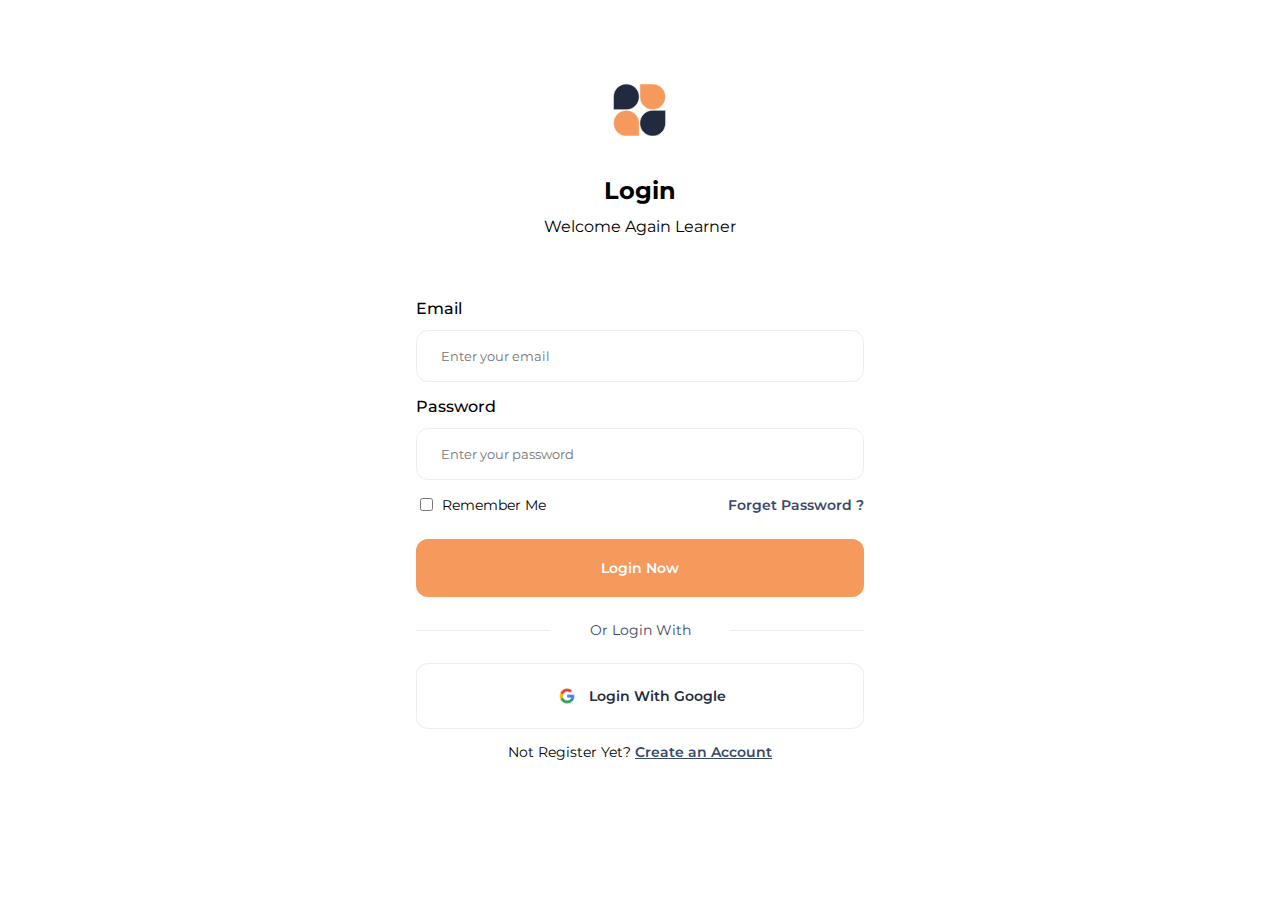
==== login.html @ 54f739b6 "login, register, dashboard page" ====
<!DOCTYPE html>
<html lang="en">
  <head>
    <meta charset="UTF-8" />
    <meta name="viewport" content="width=device-width, initial-scale=1.0" />
    <title>Login | LEARNATHING</title>
    <link rel="stylesheet" href="./styles/index.css" />
  </head>
  <body>
    <div class="login-wrapper">
      <div class="login-header">
        <img src="./assets/logo.svg" alt="logo" />
        <div class="login-page-title">
          <h1>Login</h1>
          <h3>Welcome Again Learner</h3>
        </div>
      </div>
      <div class="login-form">
        <form>
          <div class="input-wrapper">
            <label for="email">Email</label>
            <input
              type="email"
              name="email"
              id="email"
              placeholder="Enter your email"
            />
          </div>
          <div class="input-wrapper">
            <label for="password">Password</label>
            <input
              type="password"
              name="password"
              id="password"
              placeholder="Enter your password"
            />
          </div>
          <div class="remember-forget">
            <div class="remember-wrapper">
              <input type="checkbox" />
              <label for="email">Remember Me</label>
            </div>
            <div class="forget-wrapper">
              <a href="">Forget Password ?</a>
            </div>
          </div>
          <button class="login-button"><a href="./index.html">Login Now</a></button>
        </form>
        <div class="login-with">
          <div class="divider"></div>
          <p>Or Login With</p>
          <div class="divider"></div>
        </div>
        <button class="google-button">
          <img src="./assets/google-icon.svg" alt="" />Login With Google
        </button>
        <div class="register">
          <p>
            Not Register Yet? <a href="./register.html">Create an Account</a>
          </p>
        </div>
      </div>
    </div>
  </body>
</html>
---- styles/index.css ----
@import url("https://fonts.googleapis.com/css2?family=Montserrat:ital,wght@0,100..900;1,100..900&display=swap");

body {
  margin: 0;
}
* {
  font-family: "Montserrat", sans-serif;
}
.main-wrapper {
  display: flex;
  background-color: #fafcfd;
}
.sidebar-wrapper {
  width: 20%;
  height: 100vh;
  background-color: #fff;
  padding: 20px 0;
  display: flex;
  flex-direction: column;
  gap: 30px;
}
.sidebar-header {
  display: flex;
  flex-direction: column;
  justify-content: center;
  align-items: center;
  gap: 36px;
}
.sidebar-brand {
  display: flex;
  justify-content: center;
  align-items: center;
  gap: 5px;
  padding: 0 20px;
}
.sidebar-brand img {
  width: 25px;
}
.sidebar-brand h4 {
  margin: 0;
  font-size: 18px;
  font-weight: 700;
}
.sidebar-search {
  display: flex;
  justify-content: center;
  align-items: center;
  gap: 5px;
}
.sidebar-search input {
  border: none;
  outline: none;
  background-color: transparent;
}
.sidebar-menu {
  display: flex;
  flex-direction: column;
  justify-content: space-between;
  height: 100%;
  padding: 0 20px;
  gap: 12px;
}
.sidebar-item {
  display: flex;
  align-items: center;
  gap: 12px;
  padding: 10px 20px;
  text-decoration: none;
  font-size: 14px;
  font-weight: 400;
  color: #394867;
  transition: 0.5s;
  border-radius: 8px;
}
.sidebar-item:hover {
  background-color: #fdebde;
  color: #f6995c;
  font-weight: 600;
}
.sidebar-icons {
  width: 20px;
  color: #394867;
}
.sidebar-footer {
  padding: 0 20px;
  text-align: center;
  display: flex;
  flex-direction: column;
  gap: 6px;
}
.sidebar-footer h6 {
  font-size: 12px;
  font-weight: 600;
  margin: 0;
}
.sidebar-footer p {
  font-size: 12px;
  font-weight: 400;
  margin: 0;
}
.content-wrapper {
  padding: 20px;
  width: 80%;
  height: 100%;
}
.content-header {
  display: flex;
  align-items: center;
  justify-content: space-between;
  background-color: #fff;
  padding: 12px 24px;
  border-radius: 12px;
}
.content-title h1 {
  margin: 0;
  font-size: 24px;
  font-weight: 700;
  color: #212a3e;
}
.content-profile {
  display: flex;
  align-items: center;
  gap: 10px;
}
.profile-dropdown {
  display: flex;
  align-items: center;
  background-color: #dee1e6;
  border-radius: 100px;
  height: 36px;
  gap: 12px;
  padding-right: 2px;
}
.profile-picture {
  width: 36px;
  height: 36px;
  border-radius: 50%;
}
.profile-dropdown p {
  font-size: 12px;
  font-weight: 400;
  margin: 0;
}
.content-stats-wrapper {
  background-color: #fff;
  margin: 12px 0;
  border-radius: 12px;
  display: grid;
  grid-template-columns: repeat(4, 1fr);
  padding: 12px 24px;
}
.stats-card {
  display: flex;
  align-items: center;
  padding: 12px 16px;
  gap: 24px;
}
.stats-icon-progress {
  display: flex;
  justify-content: center;
  width: 44px;
  height: 44px;
  background-color: #fdebde;
  border-radius: 100px;
}
.stats-icon-complete {
  display: flex;
  justify-content: center;
  width: 44px;
  height: 44px;
  background-color: #beffbd;
  border-radius: 100px;
}
.stats-icon-education {
  display: flex;
  justify-content: center;
  width: 44px;
  height: 44px;
  background-color: #ffd0d0;
  border-radius: 100px;
}
.stats-icon-achieve {
  display: flex;
  justify-content: center;
  width: 44px;
  height: 44px;
  background-color: #ebedf0;
  border-radius: 100px;
}
.stats-icon-progress img {
  width: 20px;
}
.stats-icon-complete img {
  width: 20px;
}
.stats-icon-education img {
  width: 20px;
}
.stats-icon-achieve img {
  width: 20px;
}
.stats-info {
  display: flex;
  flex-direction: column;
  gap: 12px;
}
.stats-info h3 {
  font-size: 16px;
  font-weight: 600;
  color: #394867;
  margin: 0;
}
.stats-info h4 {
  font-size: 14px;
  font-weight: 400;
  color: #f6995c;
  margin: 0;
}
.lesson-wrapper {
  display: grid;
  gap: 12px;
  grid-template-columns: repeat(2, 1fr);
}
.lesson-card {
  background-color: #fff;
  border-radius: 12px;
  display: flex;
  flex-direction: column;
}
.lesson-card-header {
  display: flex;
  justify-content: space-between;
  align-items: center;
  padding: 12px 24px;
}
.lesson-card-header h3 {
  color: #212a3e;
  font-size: 16px;
  font-weight: 600;
  margin: 0;
}
.lesson-card-header p {
  display: flex;
  align-items: center;
  gap: 6px;
  font-size: 12px;
  font-weight: 500px;
  color: #f6995c;
  cursor: pointer;
}
.lesson-card-lists {
  display: flex;
  flex-direction: column;
}
.lesson-card-item {
  display: flex;
  align-items: center;
  padding: 12px 24px;
  gap: 24px;
}
.lesson-icon {
  display: flex;
  justify-content: center;
  align-items: center;
  width: 60px;
  height: 60px;
  background-color: #ebedf0;
  border-radius: 50%;
}
.lesson-icon img {
  width: 16px;
  height: 24px;
}
.progress-bar {
  height: 8px;
  background-color: #ebedf0;
  border-radius: 12px;
  position: relative;
}
.progress-bar-line {
  width: 35%;
  height: 100%;
  background-color: #83e57a;
  border-radius: 12px;
  z-index: 1;
  position: absolute;
}
.lesson-info h3 {
  font-size: 16px;
  font-weight: 600;
  margin: 0 0 10px 0;
}
/* LOGIN AND REGISTER PAGE */
.login-wrapper {
  display: flex;
  flex-direction: column;
  padding: 5rem 26rem;
  gap: 24px;
}
.login-header {
  display: flex;
  flex-direction: column;
  align-items: center;
  gap: 12px;
}
.login-header img {
  width: 60px;
  height: 60px;
}
.login-page-title {
  display: flex;
  flex-direction: column;
  text-align: center;
  gap: 12px;
  padding: 24px;
}
.login-page-title h1 {
  margin: 0;
  font-size: 24px;
  font-weight: 700;
}
.login-page-title h3 {
  margin: 0;
  font-size: 16px;
  font-weight: 400;
}
.input-wrapper {
  display: flex;
  flex-direction: column;
  gap: 12px;
  margin: 15px 0;
}
.input-wrapper label {
  font-size: 16px;
  font-weight: 500;
}
.input-wrapper input {
  border: 1px solid #ebedf0;
  border-radius: 12px;
  padding: 20px 24px;
  height: 10px;
  outline: none;
}
.remember-forget {
  display: flex;
  justify-content: space-between;
}
.remember-wrapper {
  display: flex;
  align-items: center;
  gap: 6px;
}
.remember-wrapper label {
  font-size: 14px;
  font-weight: 400;
}
input[type="checkbox"]:checked {
  background-color: #f6995c;
}
.forget-wrapper a {
  text-decoration: none;
  color: #394867;
  font-size: 14px;
  font-weight: 600;
}
.login-button {
  width: 100%;
  background-color: #f6995c;
  border-radius: 12px;
  padding: 20px 24px;
  border: none;
  cursor: pointer;
  margin-top: 25px;
}
.login-button a {
  font-size: 14px;
  font-weight: 600;
  color: #fff;
  text-decoration: none;
}
.login-with {
  display: flex;
  justify-content: space-between;
  align-items: center;
  margin: 10px 0;
}
.divider {
  width: 30%;
  height: 1px;
  background-color: #ebedf0;
  margin: 20px 0;
}
.login-with p {
  color: #394867;
  font-size: 14px;
  font-weight: 400;
}
.google-button {
  width: 100%;
  background-color: #fff;
  border-radius: 12px;
  padding: 20px 24px;
  font-size: 14px;
  font-weight: 600;
  color: #212a3e;
  border: none;
  cursor: pointer;
  border: 1px solid #ebedf0;
  display: flex;
  align-items: center;
  justify-content: center;
  gap: 10px;
}
.register p {
  text-align: center;
  font-size: 14px;
}
.register a {
  font-weight: 600;
  color: #394867;
}
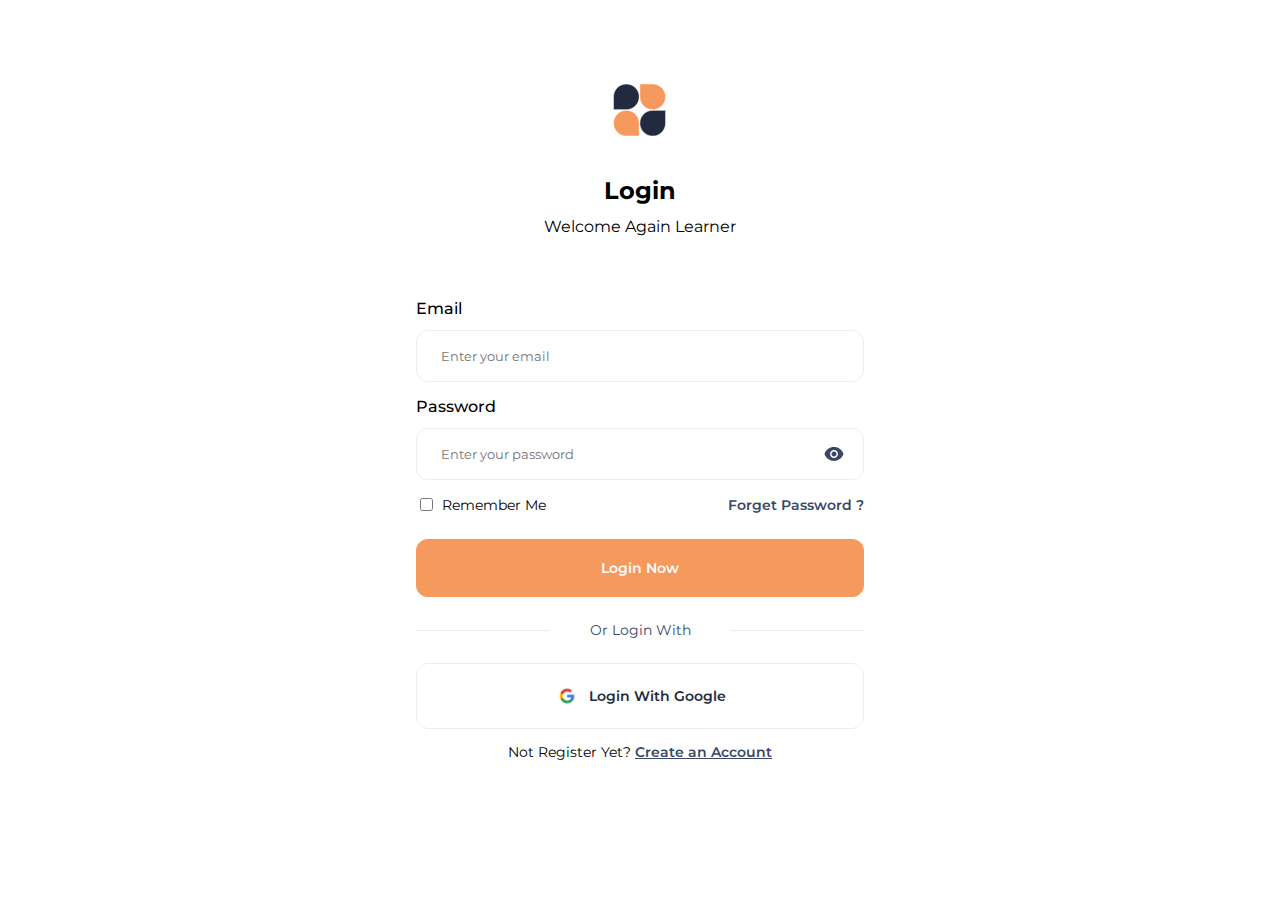
==== commit 2653e722: "password icon input added" ====
--- a/login.html
+++ b/login.html
@@ -28,12 +28,20 @@
           </div>
           <div class="input-wrapper">
             <label for="password">Password</label>
-            <input
-              type="password"
-              name="password"
-              id="password"
-              placeholder="Enter your password"
-            />
+            <div class="password-form">
+              <input
+                type="password"
+                name="password"
+                id="password"
+                placeholder="Enter your password"
+                class="password-input"
+              />
+              <img
+                src="./assets/password-icon.svg"
+                alt="eye"
+                class="password-icon"
+              />
+            </div>
           </div>
           <div class="remember-forget">
             <div class="remember-wrapper">
@@ -44,7 +52,9 @@
               <a href="">Forget Password ?</a>
             </div>
           </div>
-          <button class="login-button"><a href="./index.html">Login Now</a></button>
+          <button class="login-button">
+            <a href="./index.html">Login Now</a>
+          </button>
         </form>
         <div class="login-with">
           <div class="divider"></div>
--- a/styles/index.css
+++ b/styles/index.css
@@ -102,6 +102,7 @@
   padding: 20px;
   width: 80%;
   height: 100%;
+  margin-bottom: 4rem;
 }
 .content-header {
   display: flex;
@@ -122,6 +123,9 @@
   align-items: center;
   gap: 10px;
 }
+.content-profile img {
+  cursor: pointer;
+}
 .profile-dropdown {
   display: flex;
   align-items: center;
@@ -130,6 +134,7 @@
   height: 36px;
   gap: 12px;
   padding-right: 2px;
+  cursor: pointer;
 }
 .profile-picture {
   width: 36px;
@@ -290,6 +295,35 @@
   font-weight: 600;
   margin: 0 0 10px 0;
 }
+.navbar-bottom-wrapper {
+  display: none;
+}
+.text-link {
+  text-decoration: none;
+  color: #d9d9d9;
+  font-size: 10px;
+  font-weight: 700;
+  line-height: 14px;
+  transition: color 0.2s ease-in;
+}
+.menu {
+  display: flex;
+  flex-direction: column;
+  align-items: center;
+  transition: 0.3s;
+}
+.menu img {
+  width: 24px;
+  height: 24px;
+  filter: grayscale(100%) invert(76%) sepia(0%) saturate(208%)
+    hue-rotate(223deg) brightness(90%) contrast(82%);
+}
+.menu:hover {
+  color: #f6995c;
+}
+.menu:hover img {
+  filter: none;
+}
 /* LOGIN AND REGISTER PAGE */
 .login-wrapper {
   display: flex;
@@ -340,6 +374,24 @@
   padding: 20px 24px;
   height: 10px;
   outline: none;
+}
+.password-form {
+  position: relative;
+  display: flex;
+  justify-content: space-between;
+}
+.password-form input[type="password"] {
+  padding-right: 30px;
+  width: 100%;
+}
+.password-form img {
+  position: absolute;
+  right: 20px;
+  top: 50%;
+  transform: translateY(-50%);
+  height: 20px;
+  width: 20px;
+  cursor: pointer;
 }
 .remember-forget {
   display: flex;
@@ -419,3 +471,40 @@
   font-weight: 600;
   color: #394867;
 }
+/* RESPONSIVE */
+@media screen and (max-width: 768px) {
+  .sidebar-wrapper {
+    display: none;
+  }
+  .content-header {
+    padding: 12px 10px;
+  }
+  .content-wrapper {
+    width: 100%;
+  }
+  .content-stats-wrapper {
+    display: flex;
+    flex-direction: column;
+    padding: 12px;
+  }
+  .lesson-wrapper {
+    display: flex;
+    flex-direction: column;
+  }
+  .navbar-bottom-wrapper {
+    position: fixed;
+    bottom: 0;
+    width: 100%;
+    background-color: #fff;
+    box-shadow: rgba(0, 0, 0, 0.45) 0px -5px 20px -10px;
+    display: flex;
+    justify-content: space-around;
+    align-items: center;
+    height: 4.2rem;
+    visibility: visible;
+    z-index: 9999;
+  }
+  .login-wrapper {
+    padding: 2rem;
+  }
+}
